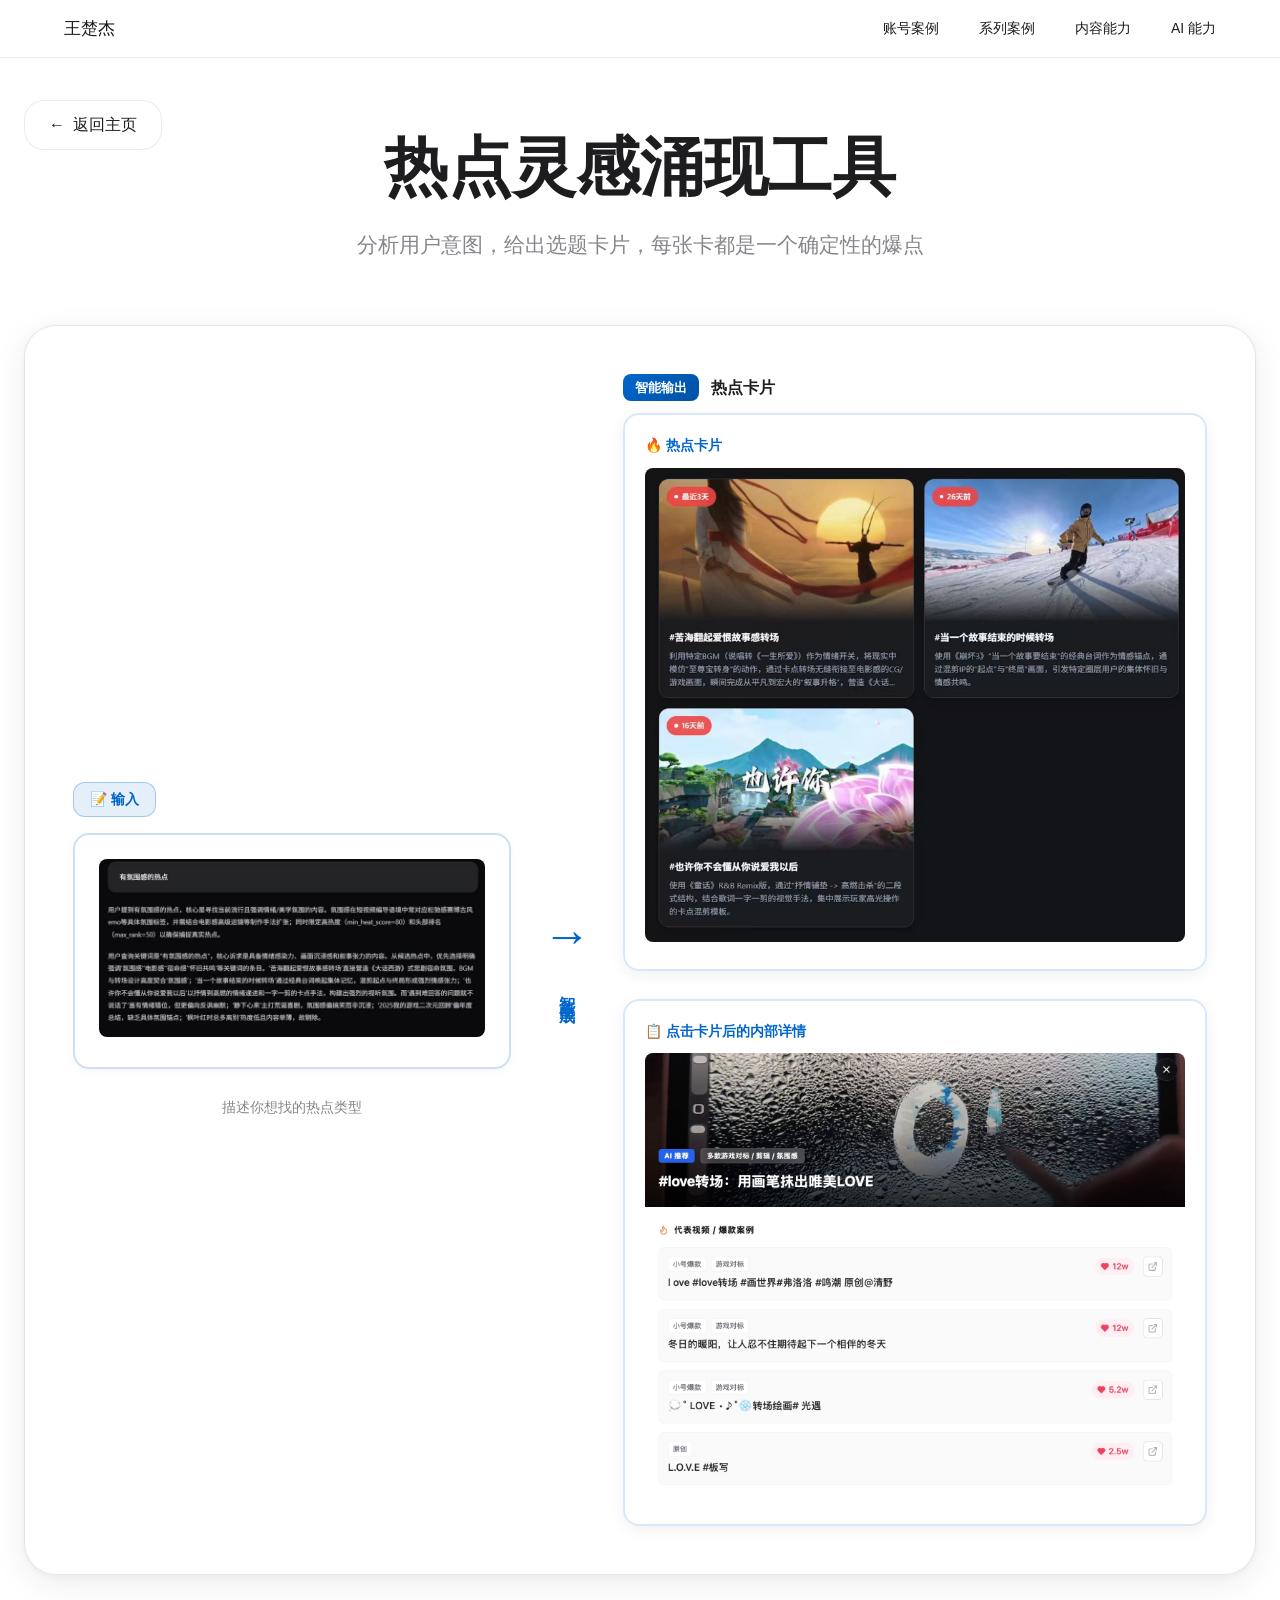
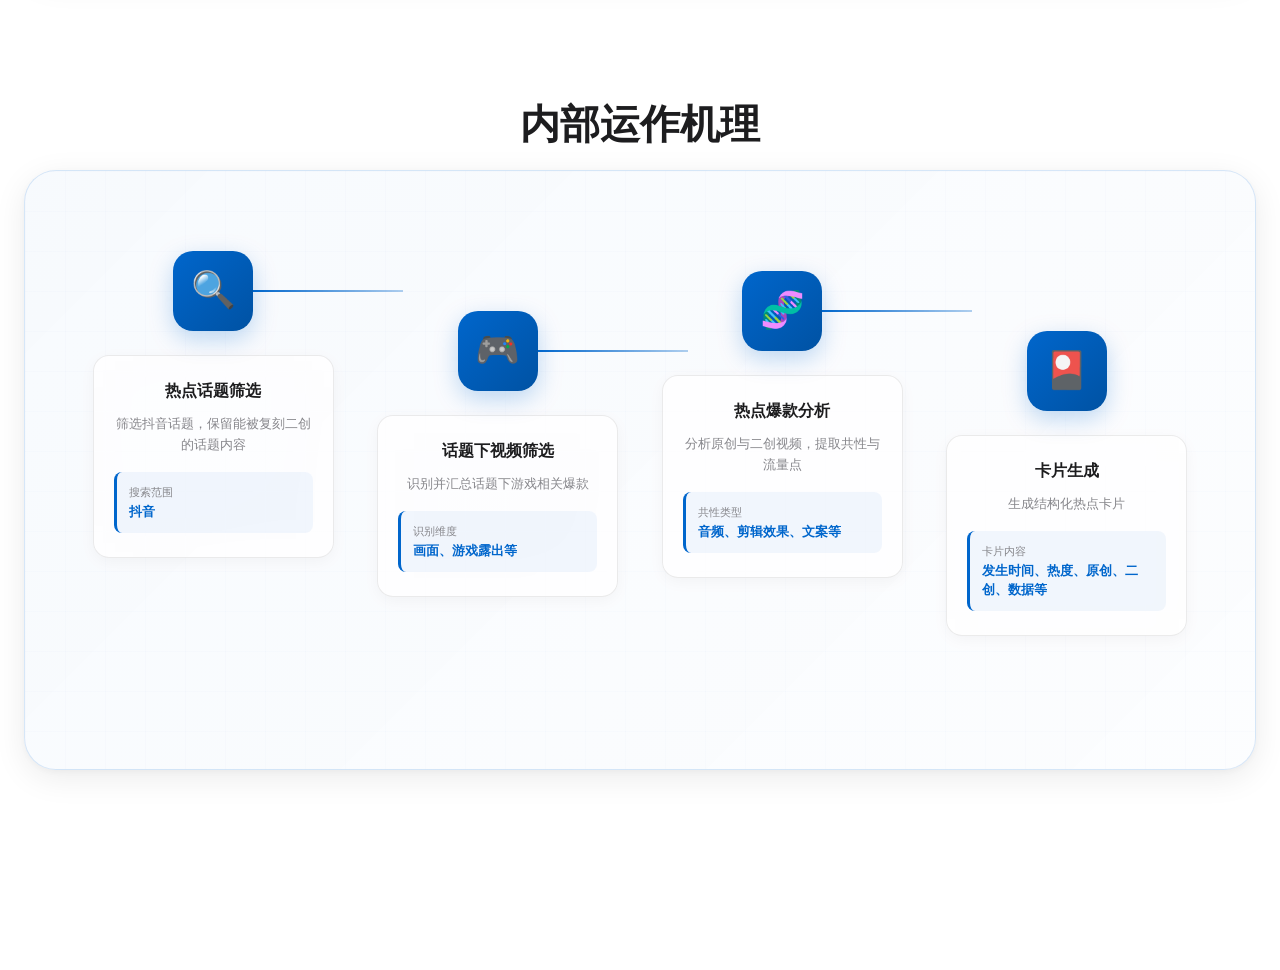
==== docs/hotspot-ai.html @ 9e1f3171 "重命名pages为docs以支持GitHub Pages" ====
<!DOCTYPE html>
<html lang="zh-CN">
<head>
    <meta charset="UTF-8">
    <meta name="viewport" content="width=device-width, initial-scale=1.0">
    <title>热点选题灵感涌现工具 - 王楚杰</title>
    <link rel="stylesheet" href="common.css">
    <style>
.page-container {
    min-height: 100vh;
    padding: 120px 24px 80px;
}

.page-header {
    max-width: 1200px;
    margin: 0 auto 64px;
    text-align: center;
}

.page-title {
    font-size: 64px;
    font-weight: 700;
    margin-bottom: 16px;
}

.page-description {
    font-size: 21px;
    color: var(--text-secondary);
    margin-bottom: 32px;
}

.tool-badge {
    display: inline-block;
    padding: 8px 20px;
    background: rgba(0, 102, 204, 0.1);
    border: 1px solid rgba(0, 102, 204, 0.3);
    border-radius: 20px;
    font-size: 14px;
    color: var(--accent-color);
    font-weight: 600;
}

/* 内容区域 */
.content-wrapper {
    max-width: 1400px;
    margin: 0 auto;
}

.section {
    margin-bottom: 120px;
}

.section-title {
    font-size: 40px;
    font-weight: 700;
    margin-bottom: 16px;
    text-align: center;
}

.section-subtitle {
    font-size: 18px;
    color: var(--text-secondary);
    margin-bottom: 48px;
    text-align: center;
}

/* ========== 1. 输入输出对比（强烈对比感） ========== */
.io-comparison {
    backdrop-filter: saturate(200%) blur(30px);
    background: var(--card-bg);
    border: 1px solid rgba(0, 0, 0, 0.1);
    border-radius: 32px;
    padding: 48px;
    box-shadow: var(--shadow);
    margin-bottom: 48px;
}

.io-layout {
    display: grid;
    grid-template-columns: 1.5fr auto 2fr;
    gap: 32px;
    align-items: center;
}

/* 输入部分 */
.input-section {
    display: flex;
    flex-direction: column;
    gap: 16px;
}

.io-tag {
    display: inline-block;
    padding: 6px 16px;
    background: rgba(0, 102, 204, 0.1);
    border: 1px solid rgba(0, 102, 204, 0.3);
    border-radius: 12px;
    font-size: 14px;
    color: var(--accent-color);
    font-weight: 600;
    width: fit-content;
}

.input-box {
    background: rgba(255, 255, 255, 0.8);
    border: 2px solid rgba(0, 102, 204, 0.2);
    border-radius: 16px;
    padding: 24px;
    box-shadow: 0 2px 8px rgba(0, 0, 0, 0.04);
}

.input-box img {
    width: 100%;
    border-radius: 8px;
}

.input-note {
    font-size: 14px;
    color: var(--text-secondary);
    text-align: center;
    margin-top: 12px;
}

/* 箭头 - 强调转化 */
.arrow-section {
    display: flex;
    flex-direction: column;
    align-items: center;
    gap: 12px;
}

.arrow-icon {
    font-size: 48px;
    color: var(--accent-color);
    animation: arrowPulse 2s ease-in-out infinite;
}

@keyframes arrowPulse {
    0%, 100% { transform: translateX(0); opacity: 0.6; }
    50% { transform: translateX(8px); opacity: 1; }
}

.arrow-text {
    font-size: 16px;
    font-weight: 600;
    color: var(--accent-color);
    writing-mode: vertical-rl;
    text-orientation: mixed;
    letter-spacing: 4px;
}

/* 输出部分 - 大而丰富 */
.output-section {
    display: flex;
    flex-direction: column;
    gap: 16px;
}

.output-cascade {
    display: flex;
    flex-direction: column;
    gap: 24px;
}

.output-step {
    display: flex;
    flex-direction: column;
    gap: 12px;
}

.output-step-header {
    display: flex;
    align-items: center;
    gap: 12px;
}

.step-badge {
    padding: 4px 12px;
    background: linear-gradient(135deg, var(--accent-color), #0052a3);
    border-radius: 8px;
    font-size: 13px;
    color: white;
    font-weight: 600;
}

.step-title-text {
    font-size: 16px;
    font-weight: 600;
    color: var(--text-color);
}

.output-box {
    background: rgba(255, 255, 255, 0.9);
    border: 2px solid rgba(0, 102, 204, 0.15);
    border-radius: 16px;
    padding: 20px;
    box-shadow: 0 4px 16px rgba(0, 0, 0, 0.06);
    transition: all 0.3s cubic-bezier(0.32, 0.72, 0, 1);
}

.output-box:hover {
    transform: translateY(-4px);
    box-shadow: 0 8px 24px rgba(0, 0, 0, 0.1);
}

.output-box img {
    width: 100%;
    border-radius: 8px;
}

/* ========== 2. 工作流可视化（Dify 风格 - 横向排列） ========== */
.workflow-container {
    backdrop-filter: saturate(200%) blur(30px);
    background: linear-gradient(135deg, rgba(0, 102, 204, 0.03), rgba(0, 102, 204, 0.01));
    border: 1px solid rgba(0, 102, 204, 0.15);
    border-radius: 32px;
    padding: 80px 48px;
    box-shadow: var(--shadow);
    position: relative;
    overflow: hidden;
    min-height: 600px;
}

/* 背景网格 */
.workflow-container::before {
    content: '';
    position: absolute;
    top: 0;
    left: 0;
    right: 0;
    bottom: 0;
    background-image: 
        linear-gradient(rgba(0, 102, 204, 0.03) 1px, transparent 1px),
        linear-gradient(90deg, rgba(0, 102, 204, 0.03) 1px, transparent 1px);
    background-size: 40px 40px;
    pointer-events: none;
    opacity: 0.5;
}

.workflow-flow {
    position: relative;
    z-index: 1;
    display: flex;
    justify-content: space-between;
    align-items: flex-start;
    gap: 0;
    padding: 0 20px;
}

/* 工作流节点 - 横向排列，错落有致 */
.workflow-node {
    position: relative;
    display: flex;
    flex-direction: column;
    align-items: center;
    width: 22%;
    min-width: 200px;
}

/* 节点位置错落 */
.workflow-node:nth-child(1) { margin-top: 0; }
.workflow-node:nth-child(2) { margin-top: 60px; }
.workflow-node:nth-child(3) { margin-top: 20px; }
.workflow-node:nth-child(4) { margin-top: 80px; }

/* 节点图标 */
.node-icon {
    width: 80px;
    height: 80px;
    background: linear-gradient(135deg, var(--accent-color), #0052a3);
    border-radius: 20px;
    display: flex;
    align-items: center;
    justify-content: center;
    font-size: 36px;
    flex-shrink: 0;
    box-shadow: 0 8px 24px rgba(0, 102, 204, 0.25);
    position: relative;
    z-index: 2;
    transition: all 0.3s cubic-bezier(0.32, 0.72, 0, 1);
}

.workflow-node:hover .node-icon {
    transform: scale(1.1);
    box-shadow: 0 12px 32px rgba(0, 102, 204, 0.35);
}

/* 连接线 - 横向连接到下一个节点 */
.node-icon::after {
    content: '';
    position: absolute;
    top: 50%;
    left: 100%;
    transform: translateY(-50%);
    width: calc((100vw - 1400px) / 2 + 1400px / 4 - 80px);
    max-width: 150px;
    height: 2px;
    background: linear-gradient(to right, var(--accent-color), rgba(0, 102, 204, 0.3));
    z-index: 1;
}

.workflow-node:last-child .node-icon::after {
    display: none;
}

/* 节点内容 */
.node-content {
    margin-top: 24px;
    backdrop-filter: saturate(200%) blur(30px);
    background: rgba(255, 255, 255, 0.8);
    border: 1px solid rgba(0, 0, 0, 0.08);
    border-radius: 16px;
    padding: 24px 20px;
    box-shadow: 0 4px 16px rgba(0, 0, 0, 0.04);
    transition: all 0.3s cubic-bezier(0.32, 0.72, 0, 1);
    width: 100%;
}

.workflow-node:hover .node-content {
    background: rgba(255, 255, 255, 0.95);
    transform: translateY(-4px);
    box-shadow: 0 8px 24px rgba(0, 0, 0, 0.08);
}

.node-title {
    font-size: 16px;
    font-weight: 700;
    color: var(--text-color);
    margin-bottom: 12px;
    text-align: center;
    line-height: 1.4;
}

.node-description {
    font-size: 13px;
    color: var(--text-secondary);
    line-height: 1.6;
    margin-bottom: 16px;
    text-align: center;
}

.node-details {
    display: flex;
    flex-direction: column;
    gap: 8px;
    padding: 12px;
    background: rgba(0, 102, 204, 0.05);
    border-radius: 8px;
    border-left: 3px solid var(--accent-color);
}

.detail-item {
    display: flex;
    flex-direction: column;
    gap: 2px;
}

.detail-label {
    font-size: 11px;
    color: var(--text-secondary);
    font-weight: 500;
}

.detail-value {
    font-size: 13px;
    color: var(--text-color);
    font-weight: 600;
}

.detail-highlight {
    color: var(--accent-color);
}

/* ========== 响应式 ========== */
@media (max-width: 768px) {
    .page-title {
        font-size: 48px;
    }
    
    .io-layout {
        grid-template-columns: 1fr;
        gap: 32px;
    }
    
    .arrow-section {
        flex-direction: row;
        justify-content: center;
    }
    
    .arrow-icon {
        transform: rotate(90deg);
    }
    
    .arrow-text {
        writing-mode: horizontal-tb;
        letter-spacing: 2px;
    }
    
    /* 移动端工作流改为纵向 */
    .workflow-container {
        padding: 48px 24px;
        min-height: auto;
    }
    
    .workflow-flow {
        flex-direction: column;
        gap: 32px;
        padding: 0;
    }
    
    .workflow-node {
        width: 100%;
        margin-top: 0 !important;
    }
    
    .node-icon::after {
        top: 100%;
        left: 50%;
        transform: translateX(-50%);
        width: 2px;
        height: 32px;
        background: linear-gradient(to bottom, var(--accent-color), rgba(0, 102, 204, 0.2));
    }
}
    </style>
</head>
<body>
    <!-- 导航栏 -->
    <nav class="navbar">
        <div class="nav-content">
            <a href="index.html" class="nav-logo">王楚杰</a>
            <div class="nav-links">
                <a href="index.html#accounts">账号案例</a>
                <a href="index.html#series">系列案例</a>
                <a href="index.html#content">内容能力</a>
                <a href="index.html#ai-tools">AI 能力</a>
            </div>
        </div>
    </nav>

    <div class="page-container">
        <a href="index.html#ai-tools" class="back-button" style="position: fixed; top: 100px; left: 24px; z-index: 100;">
            <span>←</span>
            <span>返回主页</span>
        </a>
        
        <div class="page-header">
            <h1 class="page-title">热点灵感涌现工具</h1>
            <p class="page-description">分析用户意图，给出选题卡片，每张卡都是一个确定性的爆点</p>
        </div>

        <div class="content-wrapper">
            <!-- 1. 输入与输出对比 -->
            <div class="section">
                <div class="io-comparison">
                    <div class="io-layout">
                        <!-- 输入部分 -->
                        <div class="input-section">
                            <div class="io-tag">📝 输入</div>
                            <div class="input-box">
                                <img src="hotspot-ai-images/input.png" alt="用户诉求输入">
                            </div>
                            <p class="input-note">描述你想找的热点类型</p>
                        </div>
                        
                        <!-- 箭头 - 强调转化 -->
                        <div class="arrow-section">
                            <div class="arrow-icon">→</div>
                            <div class="arrow-text">智能生成</div>
                        </div>
                        
                        <!-- 输出部分 - 大而丰富 -->
                        <div class="output-section">
                            <div class="output-cascade">
                                <div class="output-step">
                                    <div class="output-step-header">
                                        <span class="step-badge">智能输出</span>
                                        <span class="step-title-text">热点卡片</span>
                                    </div>
                                    
                                    <!-- 热点卡片 -->
                                    <div class="output-box">
                                        <div style="font-size: 14px; font-weight: 600; color: var(--accent-color); margin-bottom: 12px;">🔥 热点卡片</div>
                                        <img src="hotspot-ai-images/output-card.png" alt="热点卡片">
                                    </div>
                                    
                                    <!-- 卡片内部详情 -->
                                    <div class="output-box" style="margin-top: 16px;">
                                        <div style="font-size: 14px; font-weight: 600; color: var(--accent-color); margin-bottom: 12px;">📋 点击卡片后的内部详情</div>
                                        <img src="hotspot-ai-images/card-detail.png" alt="卡片内部详情">
                                    </div>
                                </div>
                            </div>
                        </div>
                    </div>
                </div>
            </div>

            <!-- 2. 工作流可视化 -->
            <div class="section">
                <h2 class="section-title">内部运作机理</h2>
                
                <div class="workflow-container">
                    <div class="workflow-flow">
                        <!-- 节点1：热点话题筛选 -->
                        <div class="workflow-node">
                            <div class="node-icon">🔍</div>
                            <div class="node-content">
                                <div class="node-title">热点话题筛选</div>
                                <div class="node-description">筛选抖音话题，保留能被复刻二创的话题内容</div>
                                <div class="node-details">
                                    <div class="detail-item">
                                        <div class="detail-label">搜索范围</div>
                                        <div class="detail-value detail-highlight">抖音</div>
                                    </div>
                                </div>
                            </div>
                        </div>
                        
                        <!-- 节点2：话题下视频筛选 -->
                        <div class="workflow-node">
                            <div class="node-icon">🎮</div>
                            <div class="node-content">
                                <div class="node-title">话题下视频筛选</div>
                                <div class="node-description">识别并汇总话题下游戏相关爆款</div>
                                <div class="node-details">
                                    <div class="detail-item">
                                        <div class="detail-label">识别维度</div>
                                        <div class="detail-value detail-highlight">画面、游戏露出等</div>
                                    </div>
                                </div>
                            </div>
                        </div>
                        
                        <!-- 节点3：热点爆款分析 -->
                        <div class="workflow-node">
                            <div class="node-icon">🧬</div>
                            <div class="node-content">
                                <div class="node-title">热点爆款分析</div>
                                <div class="node-description">分析原创与二创视频，提取共性与流量点</div>
                                <div class="node-details">
                                    <div class="detail-item">
                                        <div class="detail-label">共性类型</div>
                                        <div class="detail-value detail-highlight">音频、剪辑效果、文案等</div>
                                    </div>
                                </div>
                            </div>
                        </div>
                        
                        <!-- 节点4：卡片生成 -->
                        <div class="workflow-node">
                            <div class="node-icon">🎴</div>
                            <div class="node-content">
                                <div class="node-title">卡片生成</div>
                                <div class="node-description">生成结构化热点卡片</div>
                                <div class="node-details">
                                    <div class="detail-item">
                                        <div class="detail-label">卡片内容</div>
                                        <div class="detail-value detail-highlight">发生时间、热度、原创、二创、数据等</div>
                                    </div>
                                </div>
                            </div>
                        </div>
                    </div>
                </div>
            </div>
        </div>
    </div>
</body>
</html>
---- docs/common.css ----
/* 共享样式 - Apple 设计风格 */

* {
    margin: 0;
    padding: 0;
    box-sizing: border-box;
}

:root {
    --bg-color: #ffffff;
    --text-color: #1d1d1f;
    --text-secondary: #86868b;
    --accent-color: #0066cc;
    --card-bg: rgba(255, 255, 255, 0.72);
    --shadow: 0 2px 8px rgba(0, 0, 0, 0.04), 0 8px 32px rgba(0, 0, 0, 0.08);
    --shadow-hover: 0 4px 16px rgba(0, 0, 0, 0.08), 0 16px 48px rgba(0, 0, 0, 0.12);
}

body {
    font-family: -apple-system, BlinkMacSystemFont, "SF Pro Text", "PingFang SC", "Helvetica Neue", Arial, sans-serif;
    background-color: var(--bg-color);
    color: var(--text-color);
    line-height: 1.47059;
    overflow-x: hidden;
}

/* 导航栏 */
.navbar {
    position: fixed;
    top: 0;
    left: 0;
    right: 0;
    z-index: 1000;
    backdrop-filter: saturate(180%) blur(20px);
    background: rgba(255, 255, 255, 0.72);
    border-bottom: 1px solid rgba(0, 0, 0, 0.08);
}

.nav-content {
    max-width: 1200px;
    margin: 0 auto;
    padding: 16px 24px;
    display: flex;
    justify-content: space-between;
    align-items: center;
}

.nav-logo {
    font-size: 17px;
    font-weight: 500;
    color: var(--text-color);
    text-decoration: none;
}

.nav-links {
    display: flex;
    gap: 40px;
}

.nav-links a {
    color: var(--text-color);
    text-decoration: none;
    font-size: 14px;
    transition: opacity 0.3s ease;
}

.nav-links a:hover {
    opacity: 0.6;
}

/* 返回按钮 */
.back-button {
    display: inline-flex;
    align-items: center;
    gap: 8px;
    padding: 12px 24px;
    background: rgba(255, 255, 255, 0.6);
    border: 1px solid rgba(0, 0, 0, 0.08);
    border-radius: 20px;
    text-decoration: none;
    color: var(--text-color);
    font-size: 16px;
    transition: all 0.3s ease;
    margin-bottom: 32px;
}

.back-button:hover {
    background: rgba(255, 255, 255, 0.9);
    transform: translateX(-4px);
}

/* 卡片样式 */
.card {
    backdrop-filter: saturate(180%) blur(20px);
    background: var(--card-bg);
    border: 1px solid rgba(0, 0, 0, 0.1);
    border-radius: 24px;
    overflow: hidden;
    box-shadow: var(--shadow);
    transition: transform 0.4s cubic-bezier(0.32, 0.72, 0, 1), box-shadow 0.4s cubic-bezier(0.32, 0.72, 0, 1);
}

.card:hover {
    transform: translateY(-4px) scale(1.01);
    box-shadow: var(--shadow-hover);
}

/* 图表容器 */
.chart-container {
    position: relative;
    height: 400px;
    margin: 32px 0;
    padding: 24px;
    background: rgba(255, 255, 255, 0.6);
    border-radius: 20px;
    border: 1px solid rgba(0, 0, 0, 0.08);
}

/* 响应式 */
@media (max-width: 768px) {
    .nav-links {
        gap: 16px;
    }
    
    .nav-links a {
        font-size: 12px;
    }
    
    .chart-container {
        height: 300px;
        padding: 16px;
    }
}

/* 动画 */
@keyframes fadeIn {
    from {
        opacity: 0;
        transform: translateY(20px);
    }
    to {
        opacity: 1;
        transform: translateY(0);
    }
}

.fade-in {
    animation: fadeIn 0.8s cubic-bezier(0.16, 1, 0.3, 1);
}
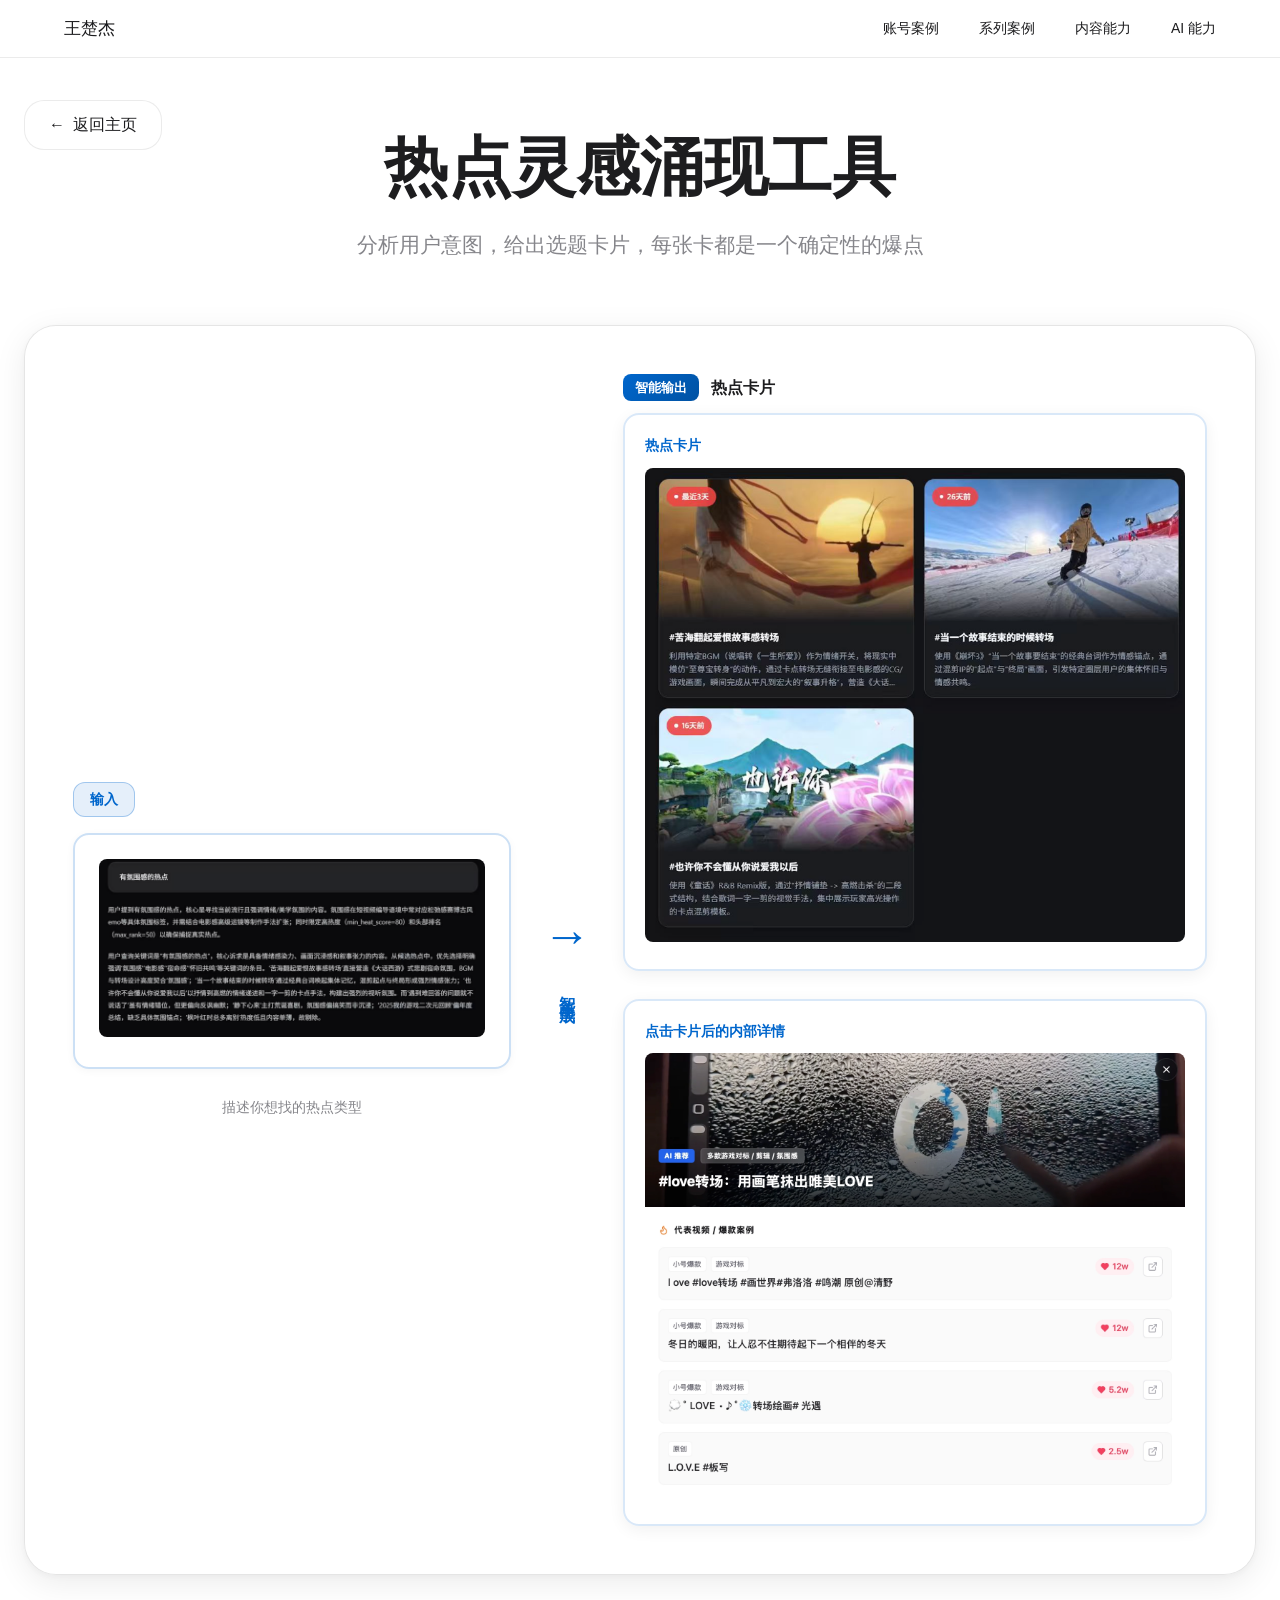
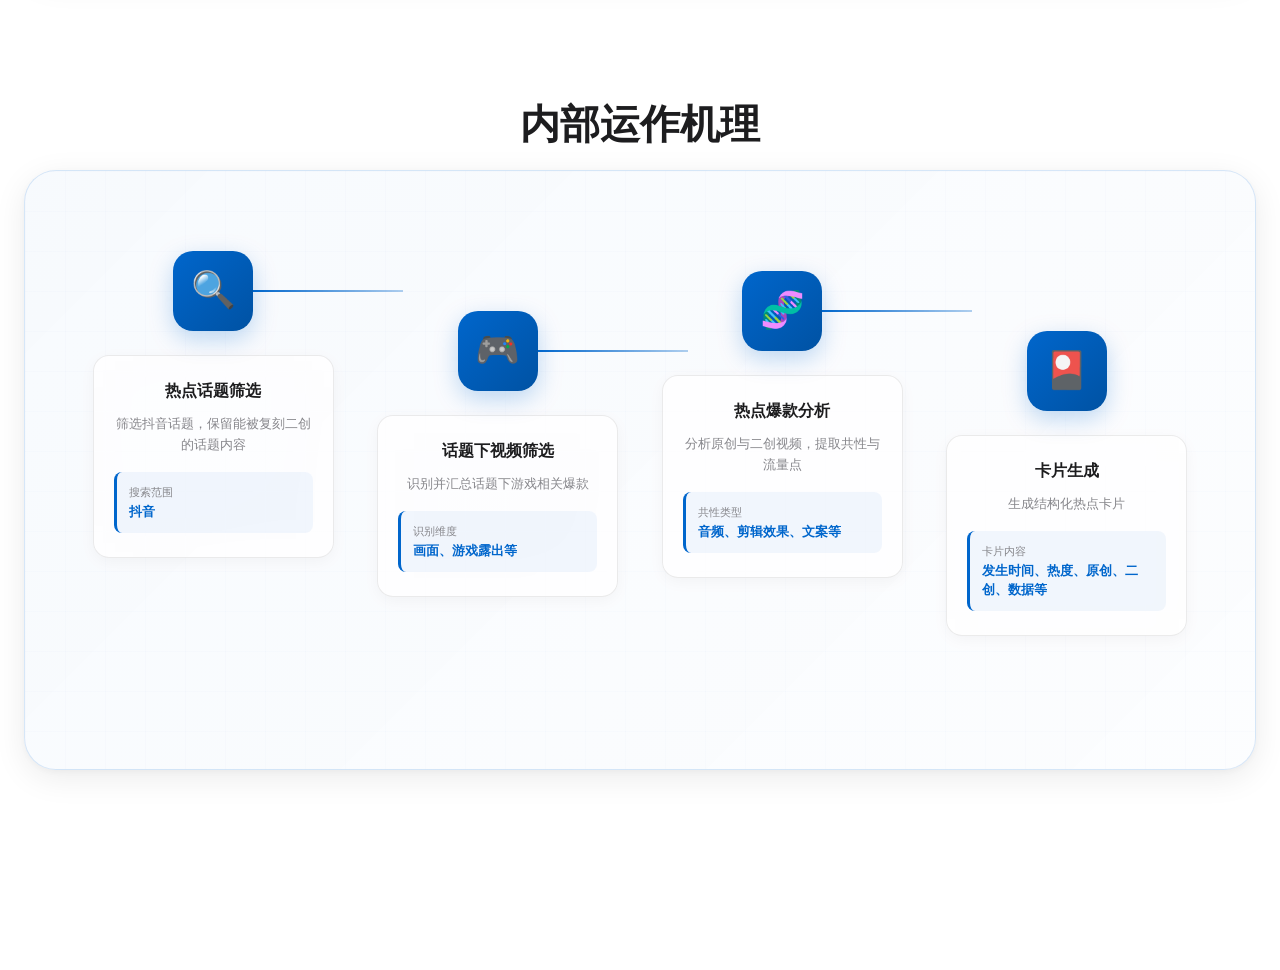
==== commit 795274e7: "优化供应商系列迭代详情和AI工具页面展示" ====
--- a/docs/hotspot-ai.html
+++ b/docs/hotspot-ai.html
@@ -456,7 +456,7 @@
                     <div class="io-layout">
                         <!-- 输入部分 -->
                         <div class="input-section">
-                            <div class="io-tag">📝 输入</div>
+                            <div class="io-tag">输入</div>
                             <div class="input-box">
                                 <img src="hotspot-ai-images/input.png" alt="用户诉求输入">
                             </div>
@@ -480,13 +480,13 @@
                                     
                                     <!-- 热点卡片 -->
                                     <div class="output-box">
-                                        <div style="font-size: 14px; font-weight: 600; color: var(--accent-color); margin-bottom: 12px;">🔥 热点卡片</div>
+                                        <div style="font-size: 14px; font-weight: 600; color: var(--accent-color); margin-bottom: 12px;">热点卡片</div>
                                         <img src="hotspot-ai-images/output-card.png" alt="热点卡片">
                                     </div>
                                     
                                     <!-- 卡片内部详情 -->
                                     <div class="output-box" style="margin-top: 16px;">
-                                        <div style="font-size: 14px; font-weight: 600; color: var(--accent-color); margin-bottom: 12px;">📋 点击卡片后的内部详情</div>
+                                        <div style="font-size: 14px; font-weight: 600; color: var(--accent-color); margin-bottom: 12px;">点击卡片后的内部详情</div>
                                         <img src="hotspot-ai-images/card-detail.png" alt="卡片内部详情">
                                     </div>
                                 </div>
